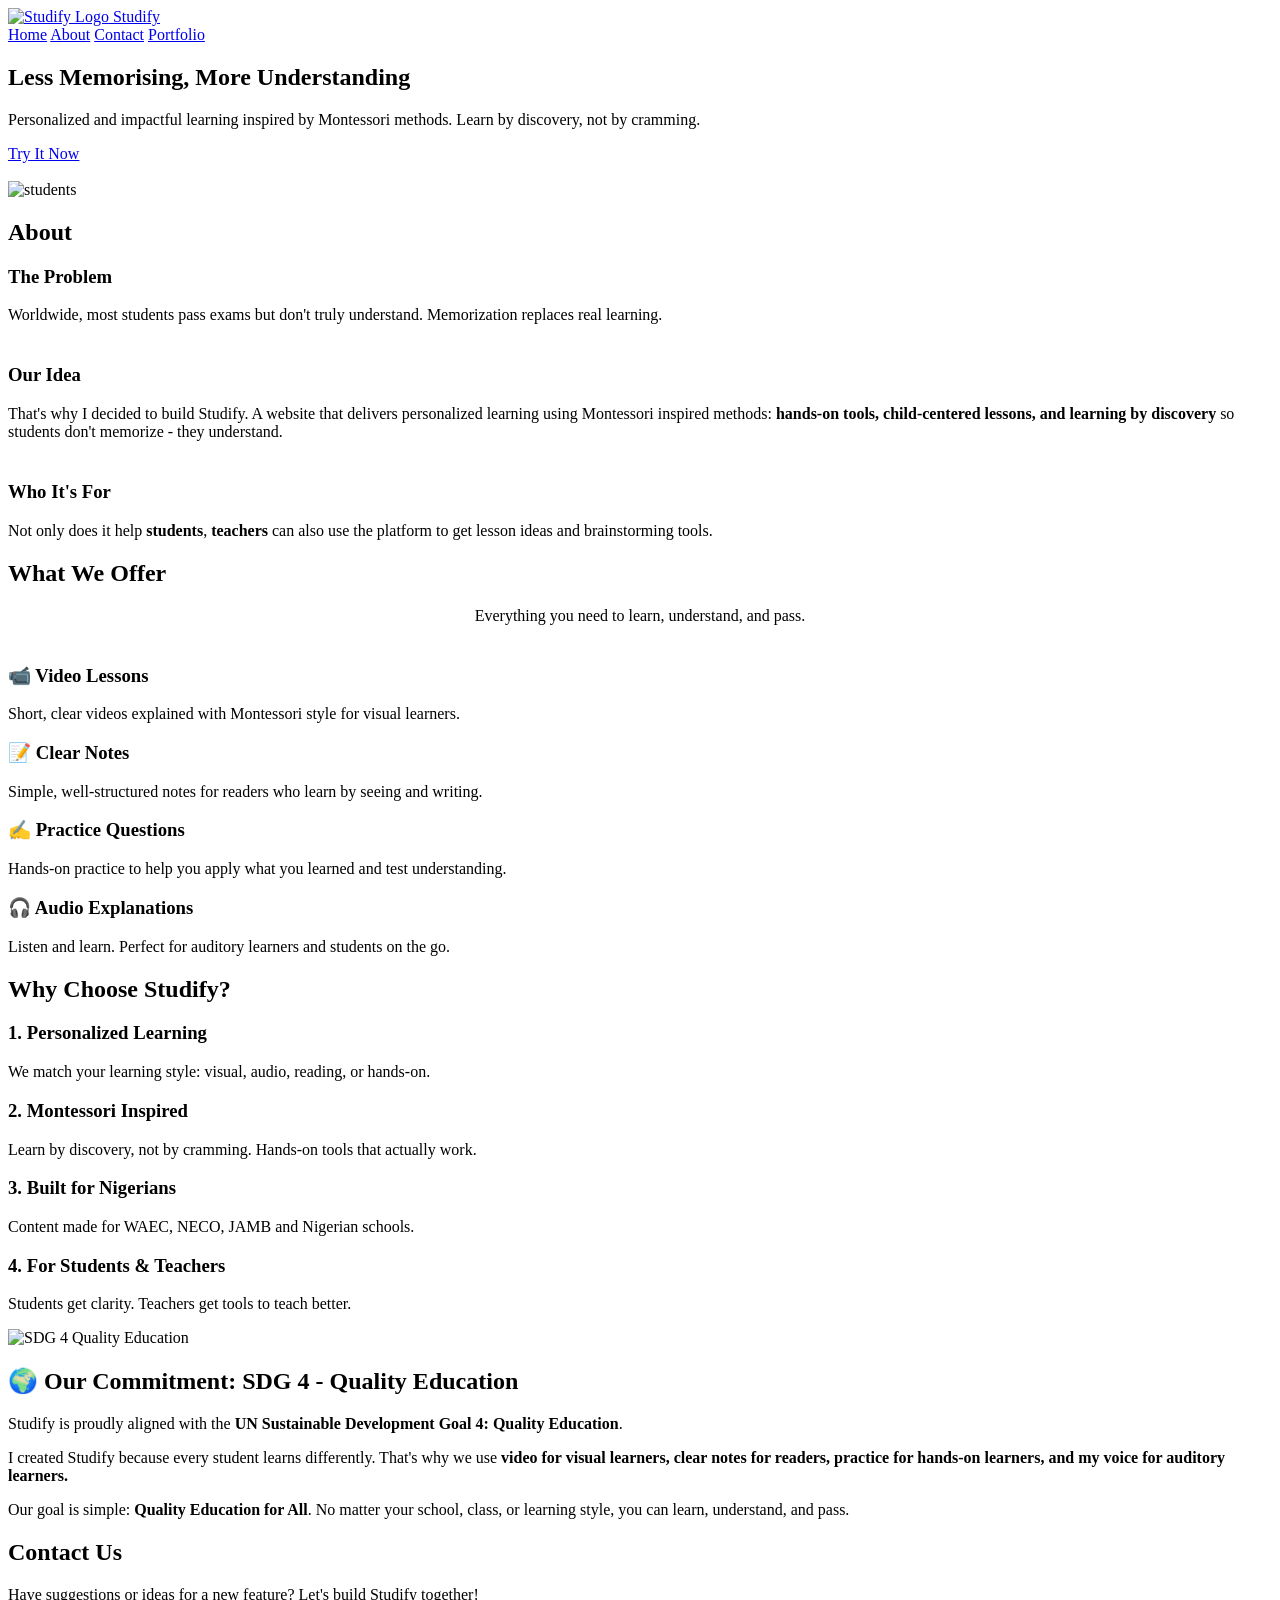
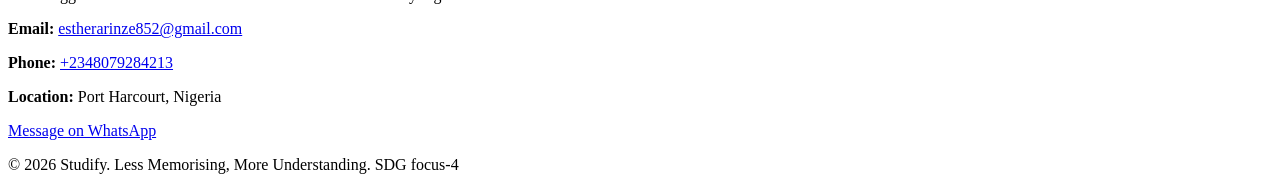
==== index.html @ f946dea1 "Update index.html" ====
<!DOCTYPE html>
<html lang="en">
<head>
  <meta charset="UTF-8">
  <meta name="viewport" content="width=device-width, initial-scale=1.0">
  <link rel="stylesheet" href="style.css">
  <title>Studify</title>
  <meta name="description" content="Studify delivers personalized and impactful learning using Montessori inspired methods">
  
</head>
<body>

  <!-- HEADER / NAV BAR -->
  <header class="site-header">
    <div class="container">
      <a href="#home" class="brand">
        <img src="Logo.png" alt="Studify Logo">
        Studify
      </a>
      <nav class="site-nav">
        <a href="#home">Home</a>
        <a href="#about">About</a>
        <a href="#contact">Contact</a>
        <a href="portfolio.html">Portfolio</a>
      </nav>
    </div>
  </header>

  <!-- SECTION 1: HOME / HERO - added id="home" -->
  <section id="home" class="hero">
    <div class="container">
      <h1>Less Memorising, More Understanding</h1>
      <p>Personalized and impactful learning inspired by Montessori methods. Learn by discovery, not by cramming.</p>
      <a href="#contact" class="btn">Try It Now</a>
    </div>
  </section>
<br>
    <img src="students.png"alt="students"class="header-img">
<br>
  <!-- SECTION 2: ABOUT - has id="about" -->
  <section id="about" class="section">
    <div class="container">
      <h2>About</h2>
      <h3>The Problem</h3>
      <p>Worldwide, most students pass exams but don't truly understand. Memorization replaces real learning.</p>
      
      <h3 style="margin-top: 40px;">Our Idea</h3>
      <p>That's why I decided to build Studify. A website that delivers personalized learning using Montessori inspired methods: 
      <b>hands-on tools, child-centered lessons, and learning by discovery</b> so students don't memorize - they understand.</p>
      
      <h3 style="margin-top: 40px;">Who It's For</h3>
      <p>Not only does it help <b>students</b>, <b>teachers</b> can also use the platform to get lesson ideas and brainstorming tools.</p>
    </div>
  </section>
  
  <!-- SECTION 3: WHAT WE OFFER -->
  <section id="offer" class="section alt">
    <div class="container">
      <h2>What We Offer</h2>
      <p style="text-align:center; margin-bottom:40px;">Everything you need to learn, understand, and pass.</p>
      
      <div class="offer-grid">
        <div class="offer-card">
          <h3>📹 Video Lessons</h3>
          <p>Short, clear videos explained with Montessori style for visual learners.</p>
        </div>
        <div class="offer-card">
          <h3>📝 Clear Notes</h3>
          <p>Simple, well-structured notes for readers who learn by seeing and writing.</p>
        </div>
        <div class="offer-card">
          <h3>✍️ Practice Questions</h3>
          <p>Hands-on practice to help you apply what you learned and test understanding.</p>
        </div>
        <div class="offer-card">
          <h3>🎧 Audio Explanations</h3>
          <p>Listen and learn. Perfect for auditory learners and students on the go.</p>
        </div>
      </div>
    </div>
  </section>
  
  <!-- SECTION 4: WHY CHOOSE US -->
  <section id="why" class="section">
    <div class="container">
      <h2>Why Choose Studify?</h2>
      
      <div class="why-grid">
        <div class="why-item">
          <h3>1. Personalized Learning</h3>
          <p>We match your learning style: visual, audio, reading, or hands-on.</p>
        </div>
        <div class="why-item">
          <h3>2. Montessori Inspired</h3>
          <p>Learn by discovery, not by cramming. Hands-on tools that actually work.</p>
        </div>
        <div class="why-item">
          <h3>3. Built for Nigerians</h3>
          <p>Content made for WAEC, NECO, JAMB and Nigerian schools.</p>
        </div>
        <div class="why-item">
          <h3>4. For Students & Teachers</h3>
          <p>Students get clarity. Teachers get tools to teach better.</p>
        </div>
      </div>
    </div>
  </section>
  
 <!-- SECTION 5: SDG -->
  <section id="sdg" class="section">
    <div class="container">
      <div class="sdg-box">
        <img src="https://sdgs.un.org/sites/default/files/goals/E_SDG_Icons-04.jpg" 
             alt="SDG 4 Quality Education" 
             class="sdg-logo">
        <h2>🌍 Our Commitment: SDG 4 - Quality Education</h2>
        <p>
          Studify is proudly aligned with the <b>UN Sustainable Development Goal 4: Quality Education</b>.
        </p>
        <p>
          I created Studify because every student learns differently. That's why we use 
          <b>video for visual learners, clear notes for readers, practice for hands-on learners, 
          and my voice for auditory learners.</b>
        </p>
        <p>
          Our goal is simple: <b>Quality Education for All</b>. No matter your school, class, 
          or learning style, you can learn, understand, and pass.
        </p>
      </div>
    </div>
  </section>
 
  <!-- SECTION 6: CONTACT - has id="contact" -->
  <section id="contact" class="section alt">
    <div class="container">
      <h2>Contact Us</h2>
      <p>Have suggestions or ideas for a new feature? Let's build Studify together!</p>
      
      <div class="contact-info">
        <p><b>Email:</b> <a href="mailto:estherarinze852@gmail.com">estherarinze852@gmail.com</a></p>
        <p><b>Phone:</b> <a href="tel:+2348079284213">+2348079284213</a></p>
        <p><b>Location:</b> Port Harcourt, Nigeria</p>
      </div>

      <a href="https://wa.me/2348079284213" class="btn">Message on WhatsApp</a>
    </div>
  </section>

  <!-- FOOTER -->
  <footer class="site-footer">
    <div class="container">
      <p>&copy; 2026 Studify. Less Memorising, More Understanding. SDG focus-4</p>
    </div>
  </footer>

</body>
    </html>
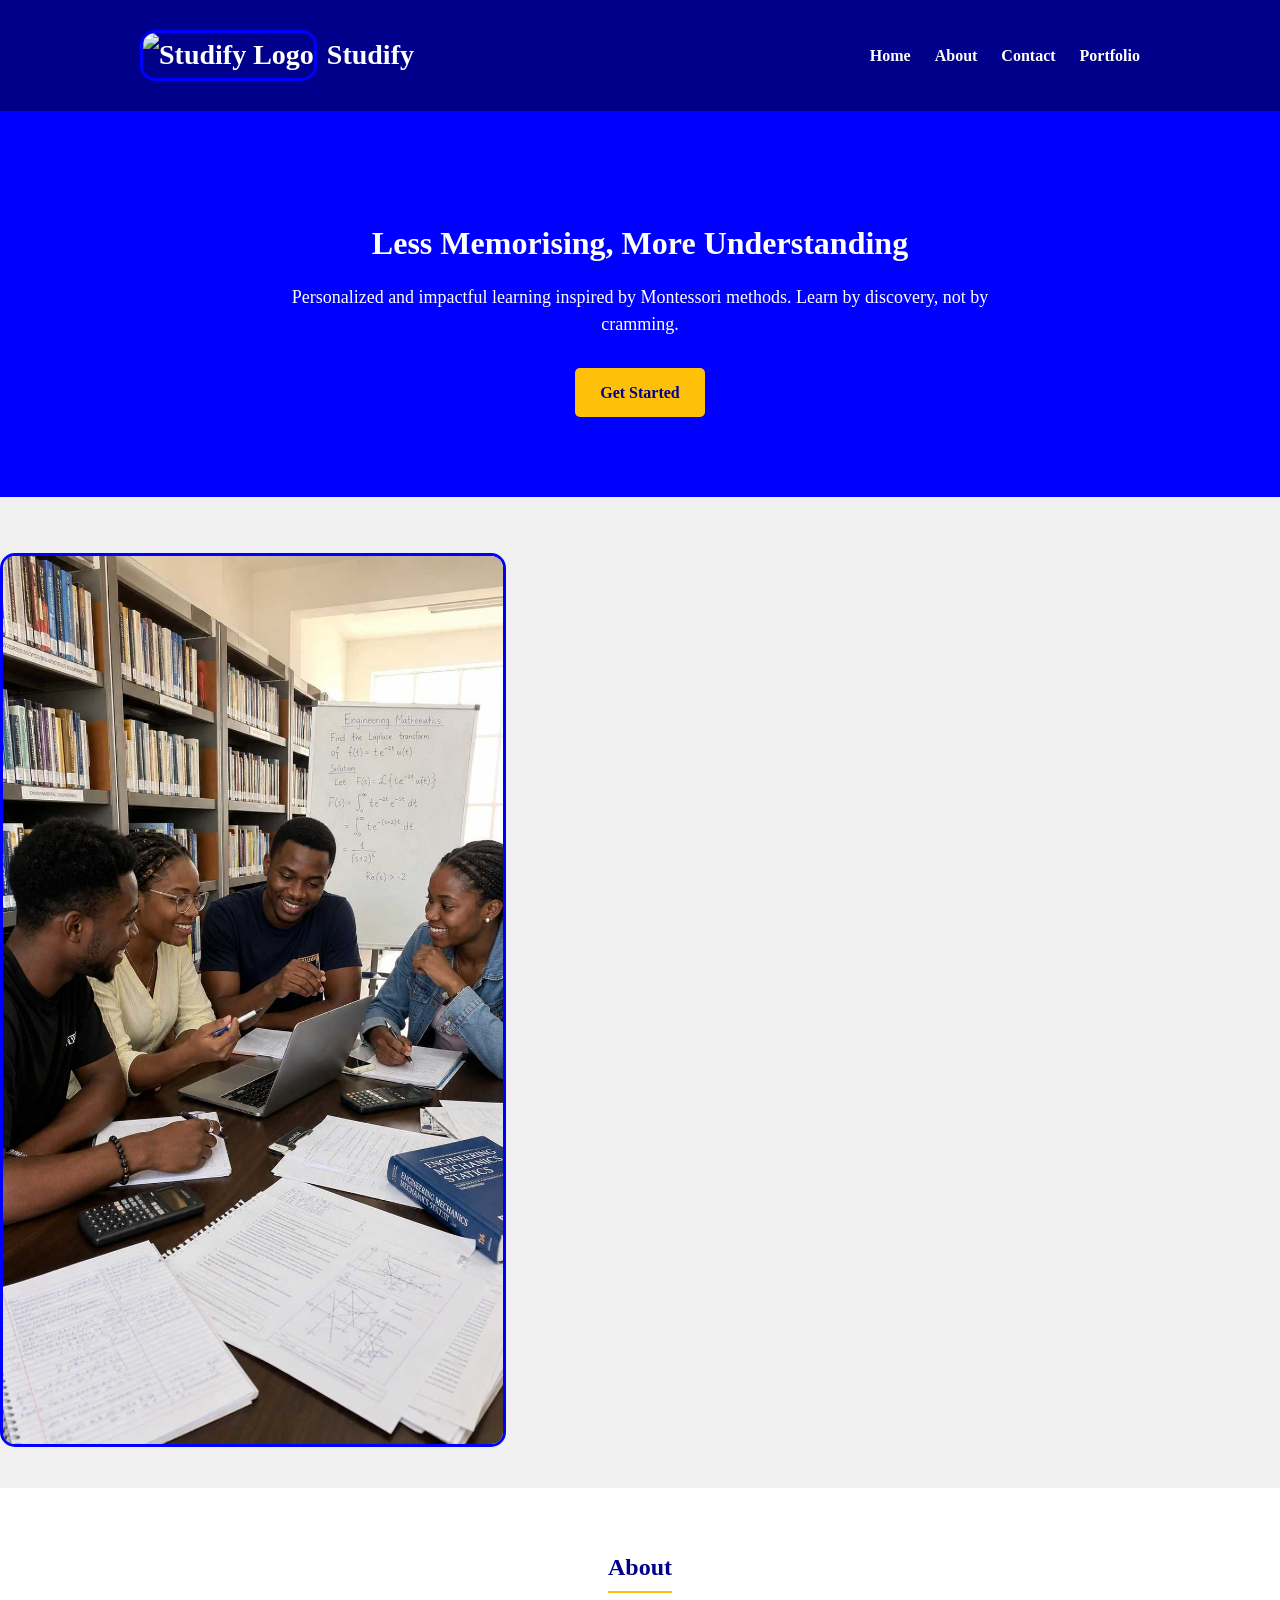
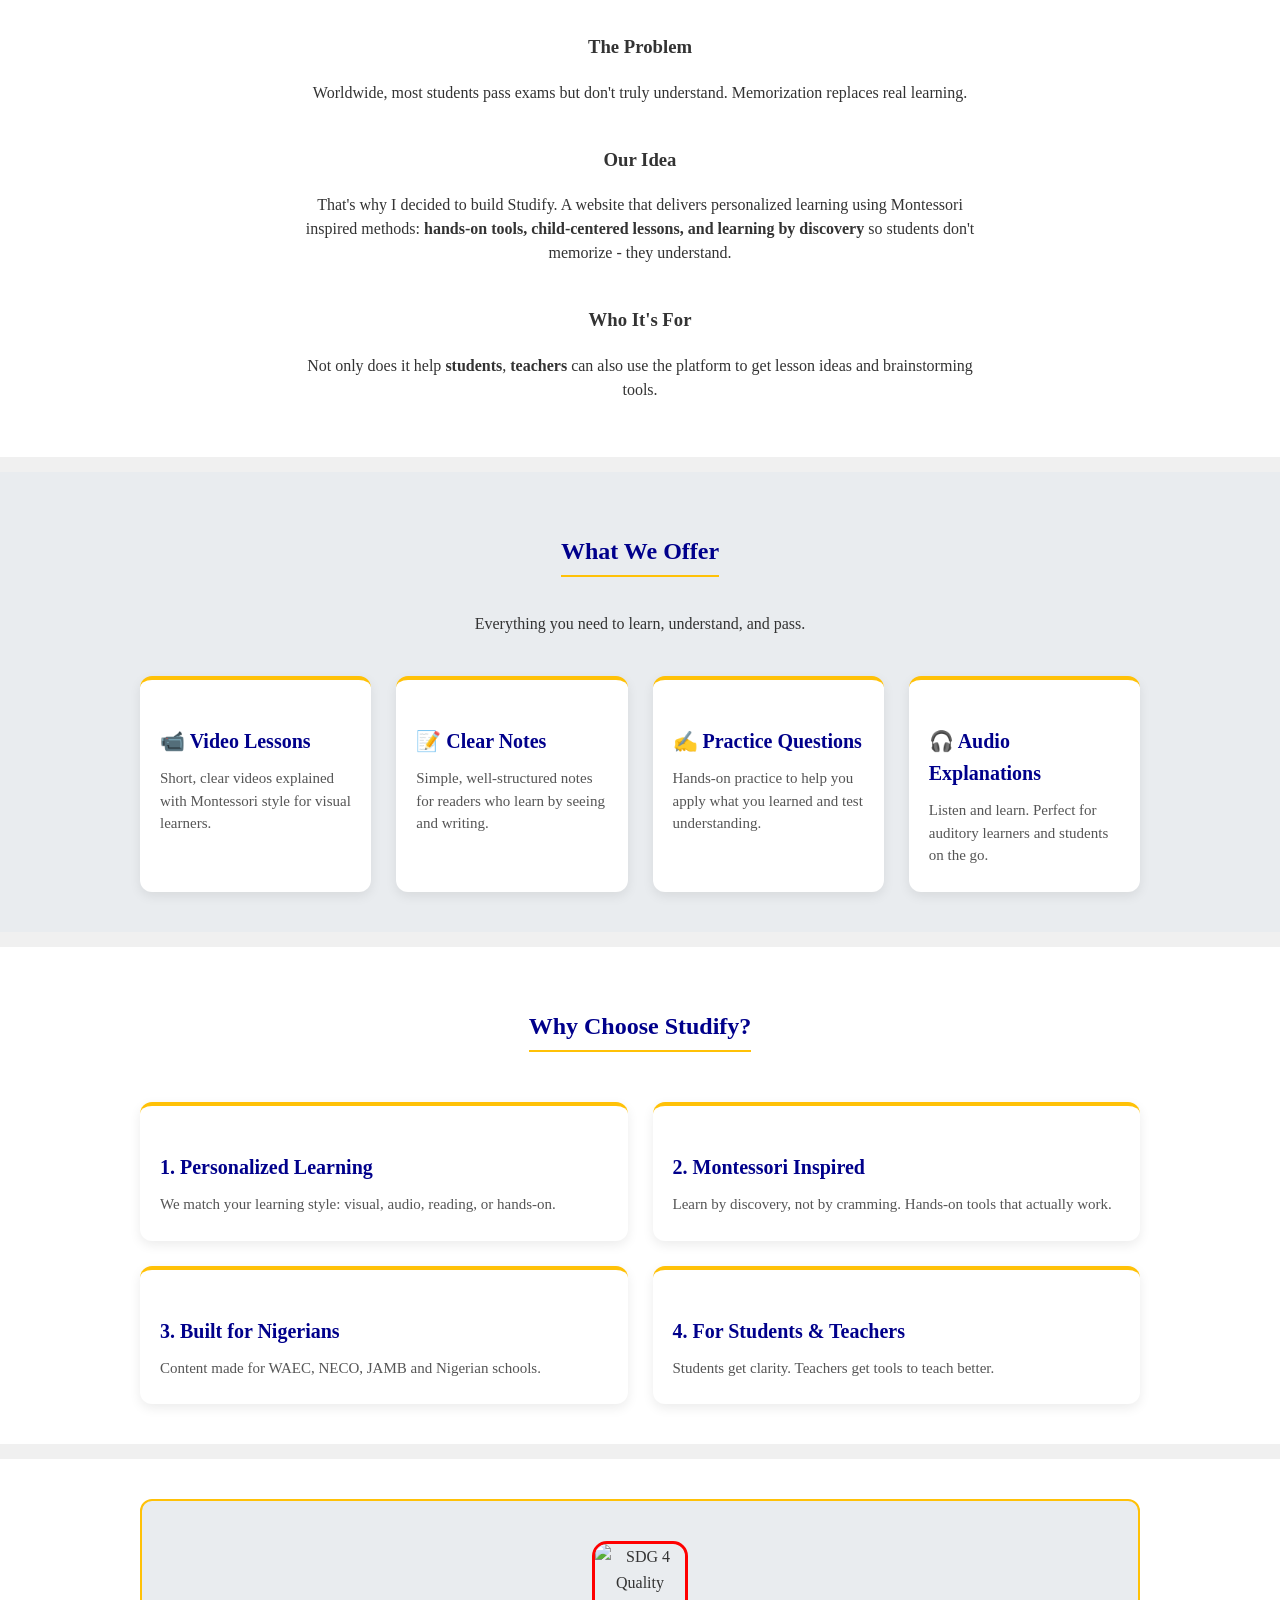
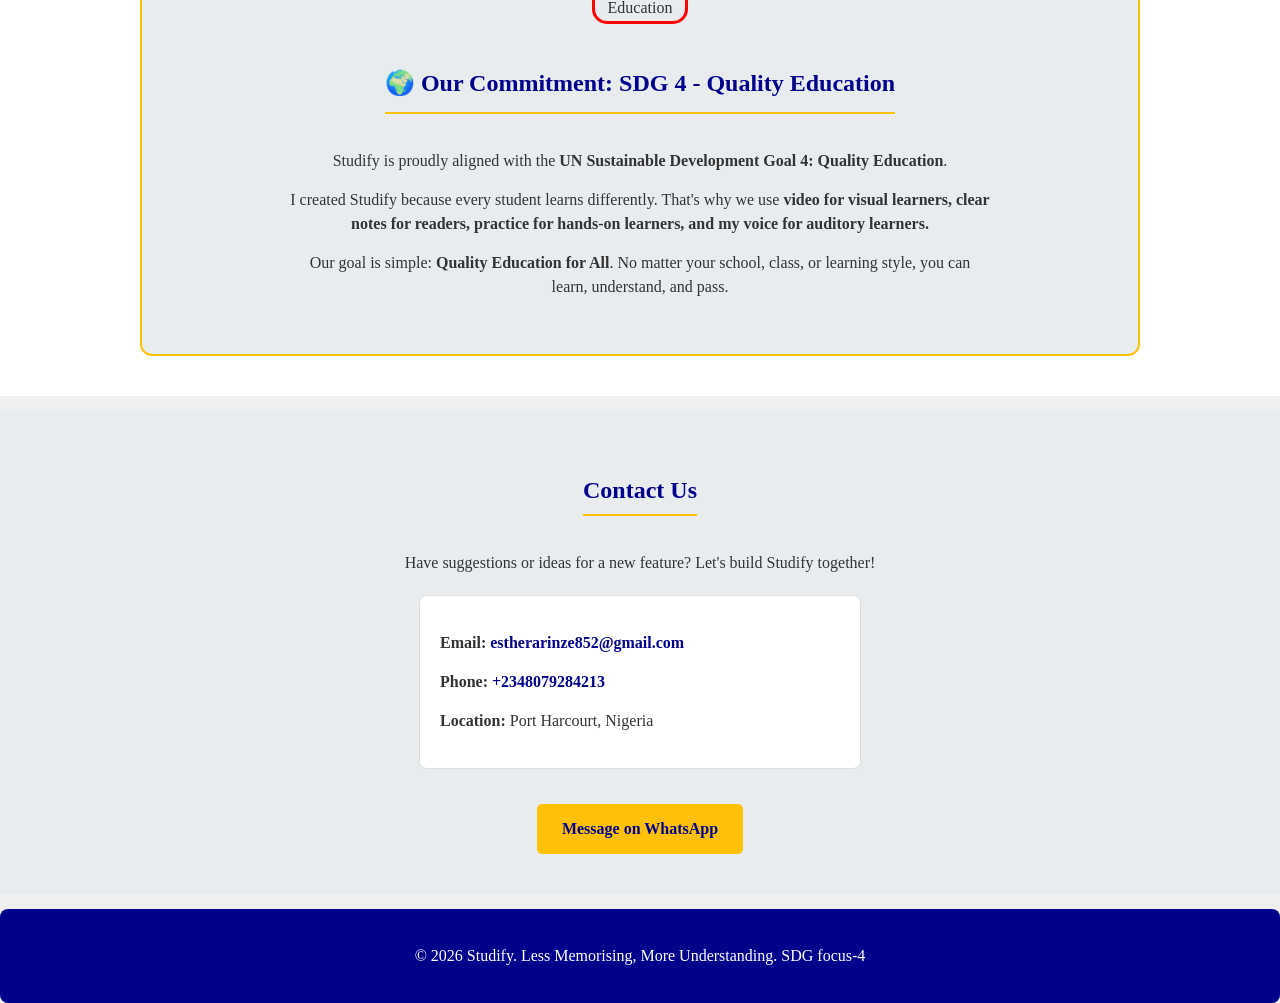
==== commit bae02720: "Update button text and fix image attributes" ====
--- a/index.html
+++ b/index.html
@@ -31,11 +31,11 @@
     <div class="container">
       <h1>Less Memorising, More Understanding</h1>
       <p>Personalized and impactful learning inspired by Montessori methods. Learn by discovery, not by cramming.</p>
-      <a href="#contact" class="btn">Try It Now</a>
+      <a href="#contact" class="btn">Get Started</a>
     </div>
   </section>
 <br>
-    <img src="students.png"alt="students"class="header-img">
+    <img src="students.png" alt="students"class="header-img">
 <br>
   <!-- SECTION 2: ABOUT - has id="about" -->
   <section id="about" class="section">
--- a/style.css
+++ b/style.css
@@ -0,0 +1,280 @@
+/* THIS IS MY CSS FILE - UPDATED FOR STUDIFY */
+
+/* GENERAL */
+body {
+    font-family: 'Segoe UI', 'Times New Roman', Sans-Serif;
+    background-color: #f0f0f0; /* light gray background */
+    margin: 0;
+    padding: 0;
+    line-height: 1.6;
+    color: #333;
+}
+
+.container {
+    width: 90%;
+    max-width: 1000px;
+    margin: 0 auto;
+    padding: 0 15px;
+}
+
+/* HEADER / NAV BAR WITH LOGO */
+.site-header {
+    background-color: darkblue; /* matched your h2 color */
+    padding: 15px 0;
+    position: sticky;
+    top: 0;
+    z-index: 1000;
+}
+
+.site-header .container {
+    display: flex;
+    justify-content: space-between;
+    align-items: center;
+}
+
+.brand {
+    display: flex;
+    align-items: center;
+    gap: 10px;
+    font-size: 28px; /* matched your h1 size */
+    font-weight: bold;
+    color: white;
+    text-decoration: none;
+}
+
+.brand img {
+    height: 45px; /* size of graduation cap logo */
+    width: auto;
+}
+
+.brand:hover {
+    color: #ffc107; /* yellow hover like your h2 border */
+}
+
+.site-nav a {
+    color: white;
+    text-decoration: none;
+    margin-left: 20px;
+    font-size: 16px;
+    font-weight: 600;
+}
+
+.site-nav a:hover {
+    color: #ffc107; /* yellow hover */
+}
+
+/* MAKE ALL SECTIONS LOOK LIKE BOXES */
+section {
+    background-color: white;
+    padding: 40px 20px;
+    margin-bottom: 15px;
+}
+
+.section {
+    text-align: center;
+}
+
+.section.alt {
+    background-color: #e9ecef; /* light gray for contact section */
+}
+
+/* MAIN HEADING */
+h1 {
+    color: white;
+    text-align: center;
+    font-size: 28px;
+}
+
+/* OTHER HEADINGS */
+h2 {
+    color: darkblue;
+    border-bottom: 2px solid #ffc107; /* yellow line under it */
+    padding-bottom: 5px;
+    display: inline-block;
+    margin-bottom: 20px;
+}
+
+/* PARAGRAPH TEXT */
+p {
+    font-size: 16px;
+    line-height: 1.5;
+    max-width: 700px;
+    margin: 15px auto;
+}
+
+/* HERO SECTION SPECIAL COLOR */
+.hero {
+    background-color: blue;
+    color: white;
+    padding: 80px 20px;
+    text-align: center;
+}
+
+.hero h1 {
+    font-size: 32px;
+    margin-bottom: 15px;
+}
+
+.hero p {
+    color: white;
+    font-size: 18px;
+}
+
+/* BUTTON */
+.btn {
+    display: inline-block;
+    background-color: #ffc107; /* yellow button */
+    color: darkblue;
+    padding: 12px 25px;
+    border-radius: 5px;
+    text-decoration: none;
+    font-weight: bold;
+    margin-top: 15px;
+}
+
+.btn:hover {
+    background-color: #ffda6a;
+}
+
+/* CONTACT INFO BOX */
+.contact-info {
+    background: white;
+    padding: 20px;
+    border-radius: 8px;
+    margin: 20px auto;
+    text-align: left;
+    max-width: 400px;
+    border: 1px solid #ddd;
+}
+
+.contact-info a {
+    color: darkblue;
+    text-decoration: none;
+    font-weight: 600;
+}
+
+.contact-info a:hover {
+    text-decoration: underline;
+    color: #ffc107;
+}
+
+/* FOOTER */
+.site-footer {
+    background-color: darkblue;
+    color: white;
+    text-align: center;
+    padding: 20px 0;
+    margin-top: 15px;
+    border-radius: 8px;
+}
+
+/* MAKE LIST NUMBERS LOOK NICE */
+ol {
+    margin-left: 20px;
+    text-align: left;
+    display: inline-block;
+}
+
+/* MOBILE */
+@media (max-width: 768px) {
+    .site-header .container {
+        flex-direction: column;
+        gap: 10px;
+    }
+    .brand img {
+        height: 40px;
+    }
+}
+
+/* SDG SECTION */
+.sdg-box {
+  padding: 40px 30px;
+  background: #e9ecef; 
+  border: 2px solid #ffc107; 
+  border-radius: 12px;
+  text-align: center; /* centers all text */
+}
+
+.sdg-box h2 {
+  color: darkblue;
+  border-bottom: 2px solid #ffc107;
+  padding-bottom: 10px;
+  display: inline-block;
+  margin-bottom: 20px;
+}
+
+.sdg-logo {
+  width: 90px; 
+  max-width: 100%; /* so it never overflows on small screens */
+  height: auto;
+  display: block;
+  margin: 0 auto 20px auto; /* centers the logo */
+  border: 3px solid red;
+}
+
+/* WHAT WE OFFER + WHY CHOOSE US CARDS */
+.offer-grid, .why-grid {
+  display: grid;
+  gap: 25px;
+  margin-top: 30px;
+  text-align: left;
+}
+
+/* Mobile: 1 card per row */
+.offer-grid, .why-grid {
+  grid-template-columns: 1fr;
+}
+
+/* Tablet/Desktop: 2 or 4 cards per row */
+@media (min-width: 768px) {
+  .why-grid {
+    grid-template-columns: repeat(2, 1fr); /* 2 cards */
+  }
+}
+@media (min-width: 1024px) {
+  .offer-grid {
+    grid-template-columns: repeat(4, 1fr); /* 4 cards for What We Offer */
+  }
+}
+
+.offer-card, .why-item {
+  background: white;
+  padding: 25px 20px;
+  border-radius: 12px;
+  border-top: 4px solid #ffc107; /* yellow top border to match your brand */
+  box-shadow: 0 4px 12px rgba(0,0,0,0.08);
+  transition: transform 0.2s ease;
+}
+
+.offer-card:hover, .why-item:hover {
+  transform: translateY(-5px); /* little lift effect */
+}
+
+.offer-card h3, .why-item h3 {
+  color: darkblue;
+  margin-bottom: 10px;
+  font-size: 20px;
+}
+
+.offer-card p, .why-item p {
+  color: #555;
+  font-size: 15px;
+  margin: 0;
+}
+
+img {
+  width: 95%;
+  max-width: 400px; 
+  display: block;
+  border-radius: 15px;
+  border: 3px solid blue;
+  margin: 15px auto;
+}
+
+@media (min-width: 768px) {
+  img {
+    max-width: 500px;
+    margin: 15px 0;
+    margin-left: 0;
+  }
+    }
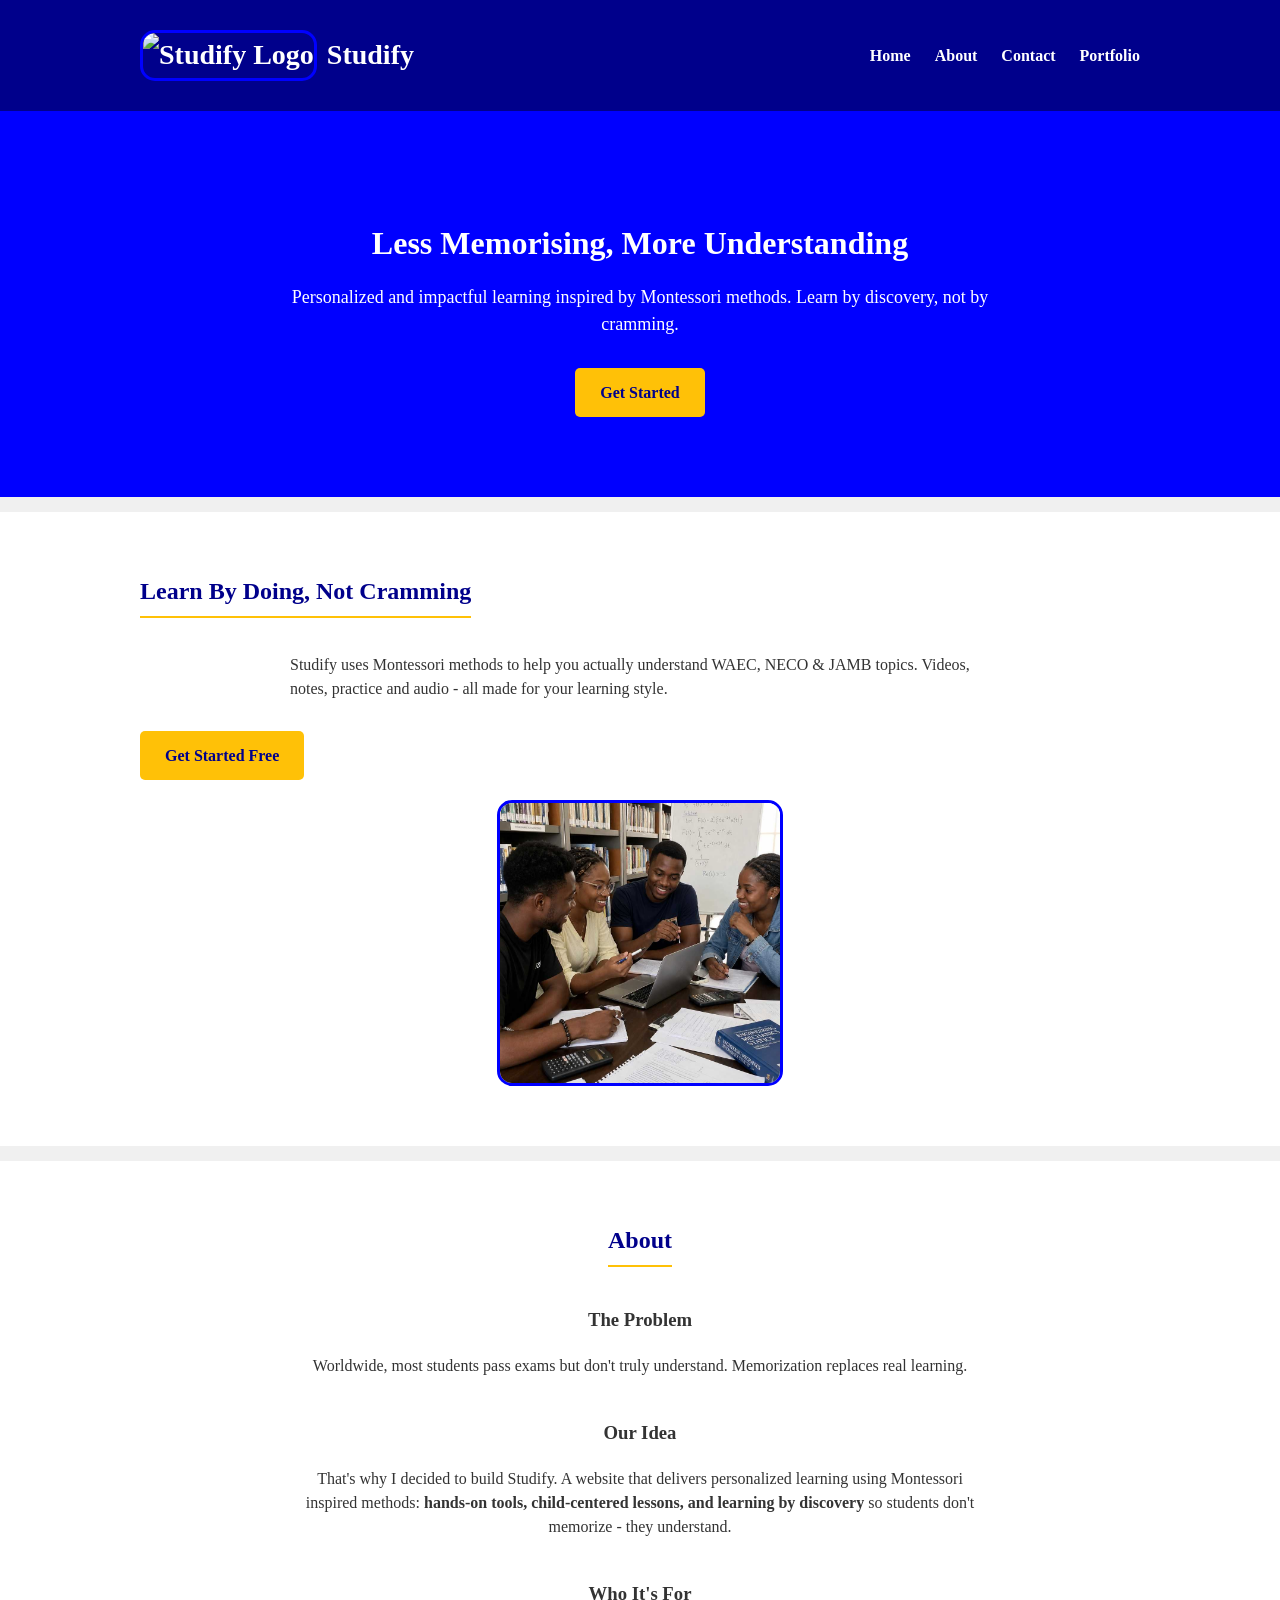
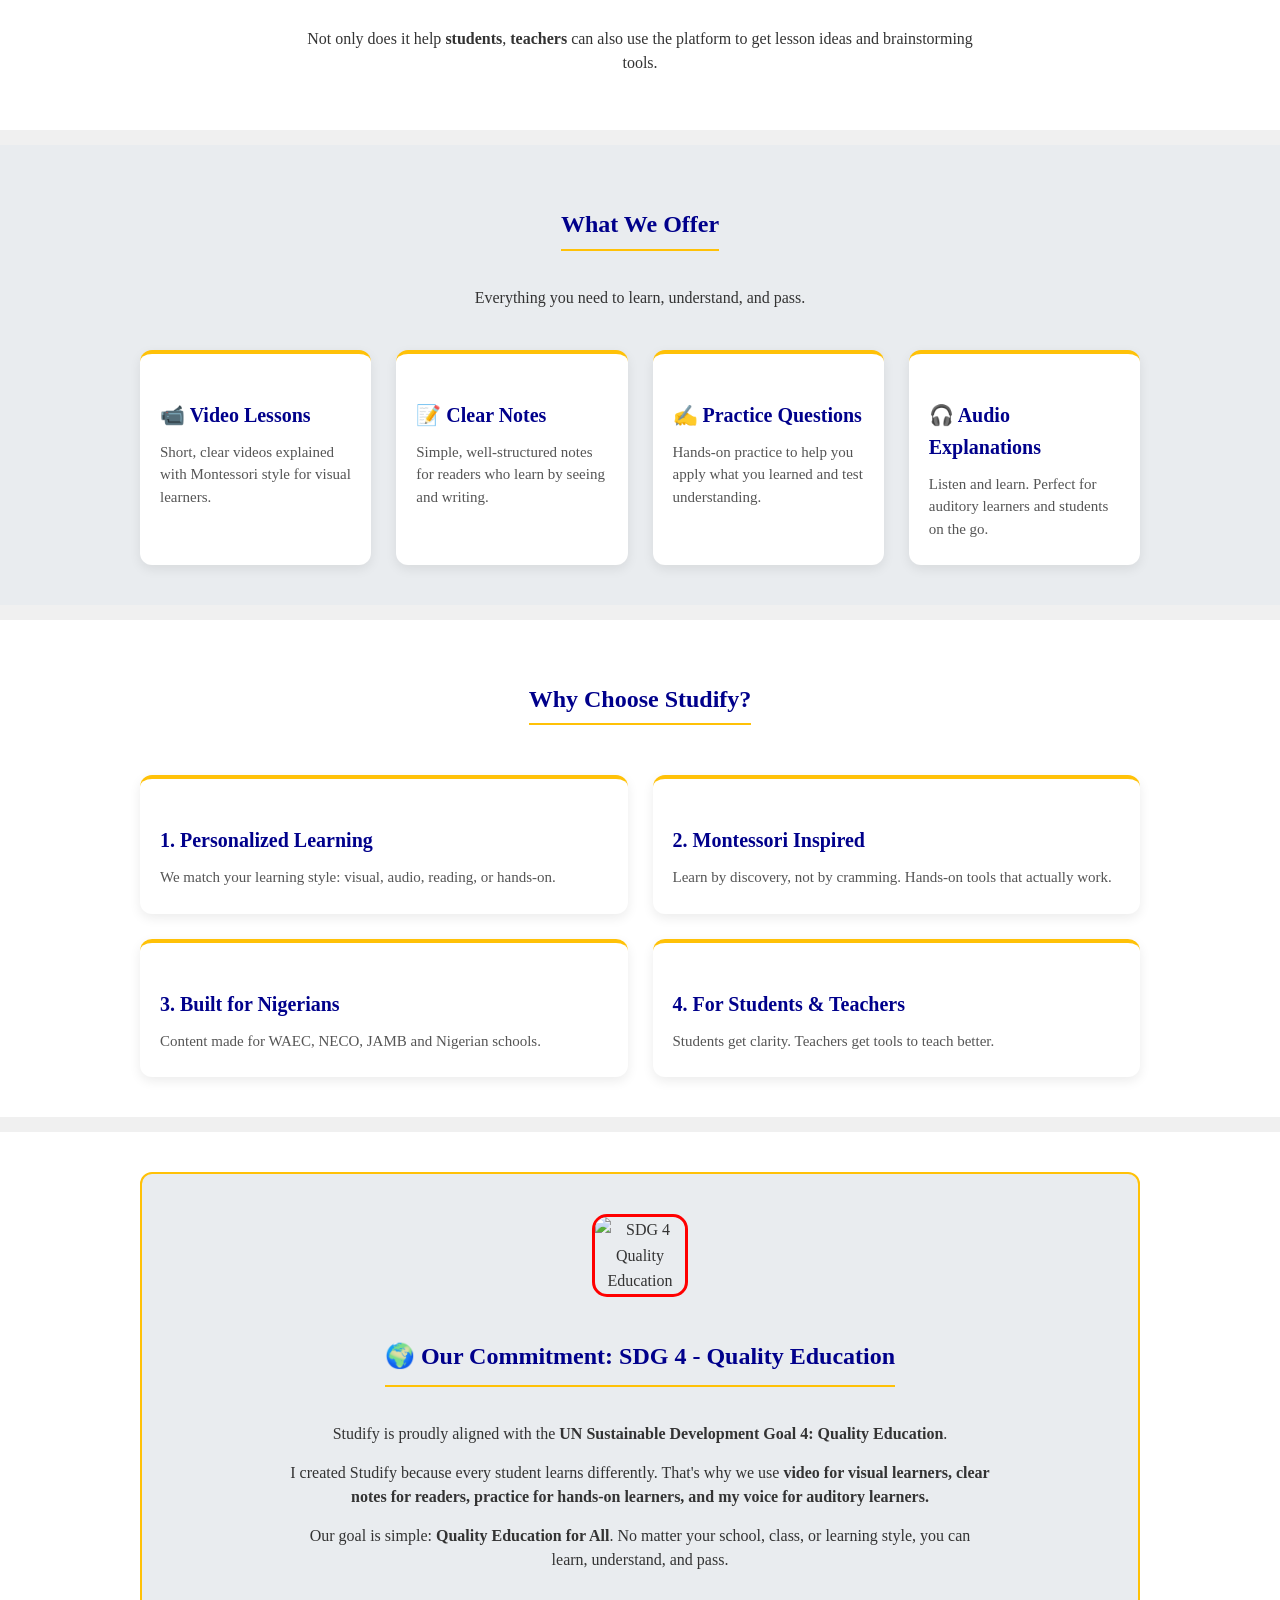
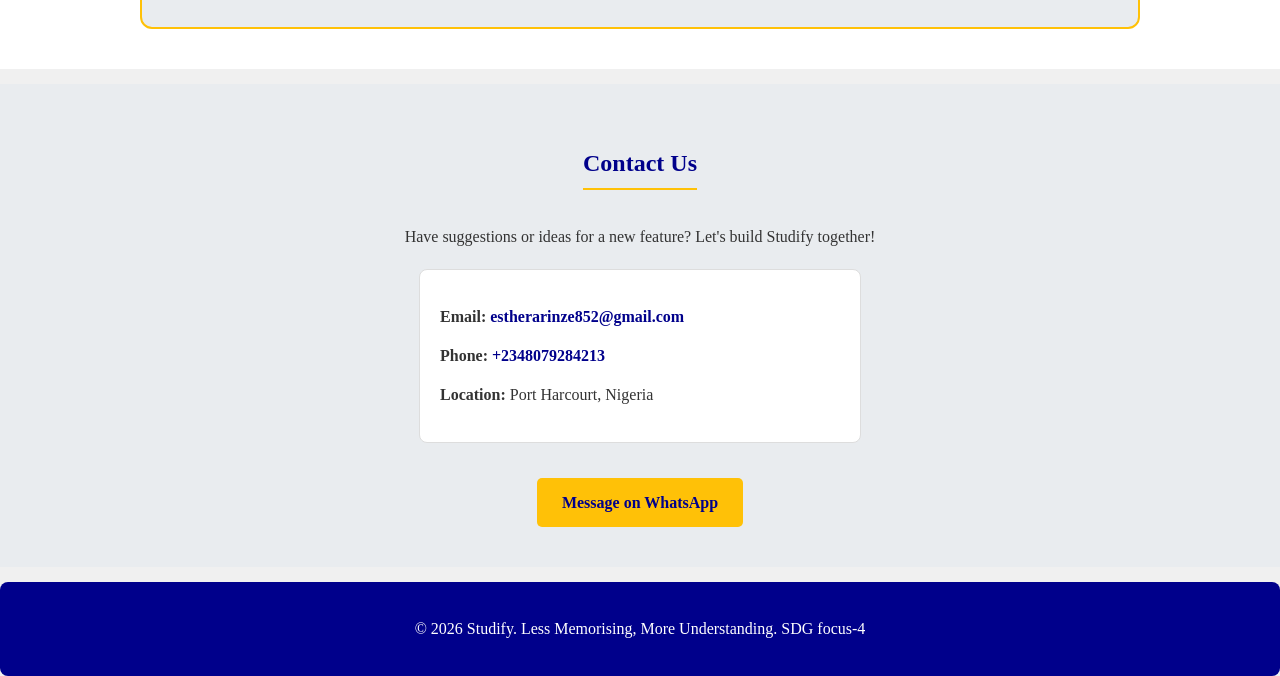
==== commit 7ba1c036: "Add hero section with Montessori learning focus Added a new hero section with updated content and im" ====
--- a/index.html
+++ b/index.html
@@ -34,9 +34,18 @@
       <a href="#contact" class="btn">Get Started</a>
     </div>
   </section>
-<br>
-    <img src="students.png" alt="students"class="header-img">
-<br>
+<section class="hero-split">
+  <div class="container hero-split-content">
+    <div class="hero-text">
+      <h2>Learn By Doing, Not Cramming</h2>
+      <p>Studify uses Montessori methods to help you actually understand WAEC, NECO & JAMB topics. Videos, notes, practice and audio - all made for your learning style.</p>
+      <a href="#contact" class="btn">Get Started Free</a>
+    </div>
+    <div class="hero-image">
+      <img src="students.png" alt="students learning together" class="header-img">
+    </div>
+  </div>
+  </section>
   <!-- SECTION 2: ABOUT - has id="about" -->
   <section id="about" class="section">
     <div class="container">
--- a/style.css
+++ b/style.css
@@ -261,10 +261,11 @@
   font-size: 15px;
   margin: 0;
 }
-
+    
 img {
-  width: 95%;
-  max-width: 400px; 
+  width: 300px;      /* changed */
+  height: 300px;     /* added - same as width = square */
+  object-fit: cover; /* added - crops photo nicely */
   display: block;
   border-radius: 15px;
   border: 3px solid blue;
@@ -273,8 +274,16 @@
 
 @media (min-width: 768px) {
   img {
-    max-width: 500px;
+    width: 400px;    /* changed */
+    height: 400px;   /* added */
     margin: 15px 0;
     margin-left: 0;
   }
-    }
+}
+.header-img {
+  width: 280px;
+  height: 280px;
+  object-fit: cover;
+  margin: 20px auto;
+  display: block;
+}
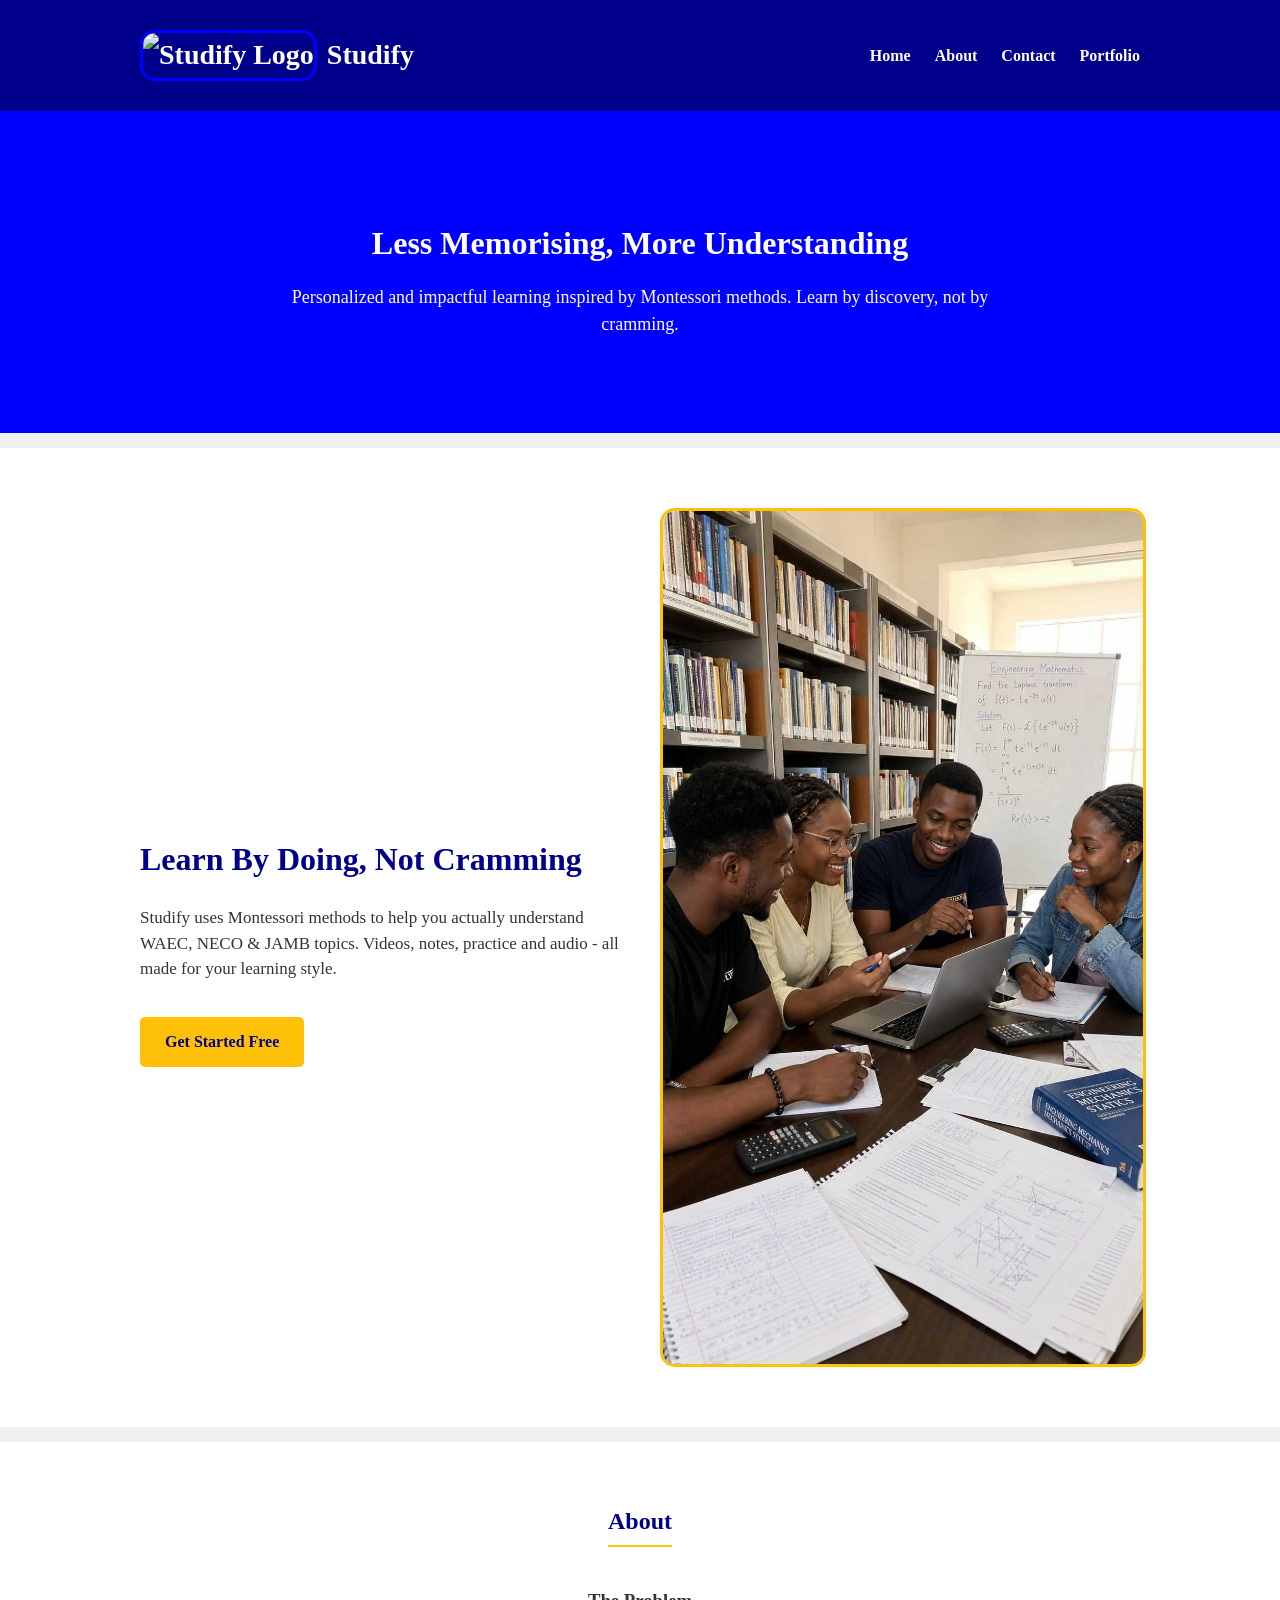
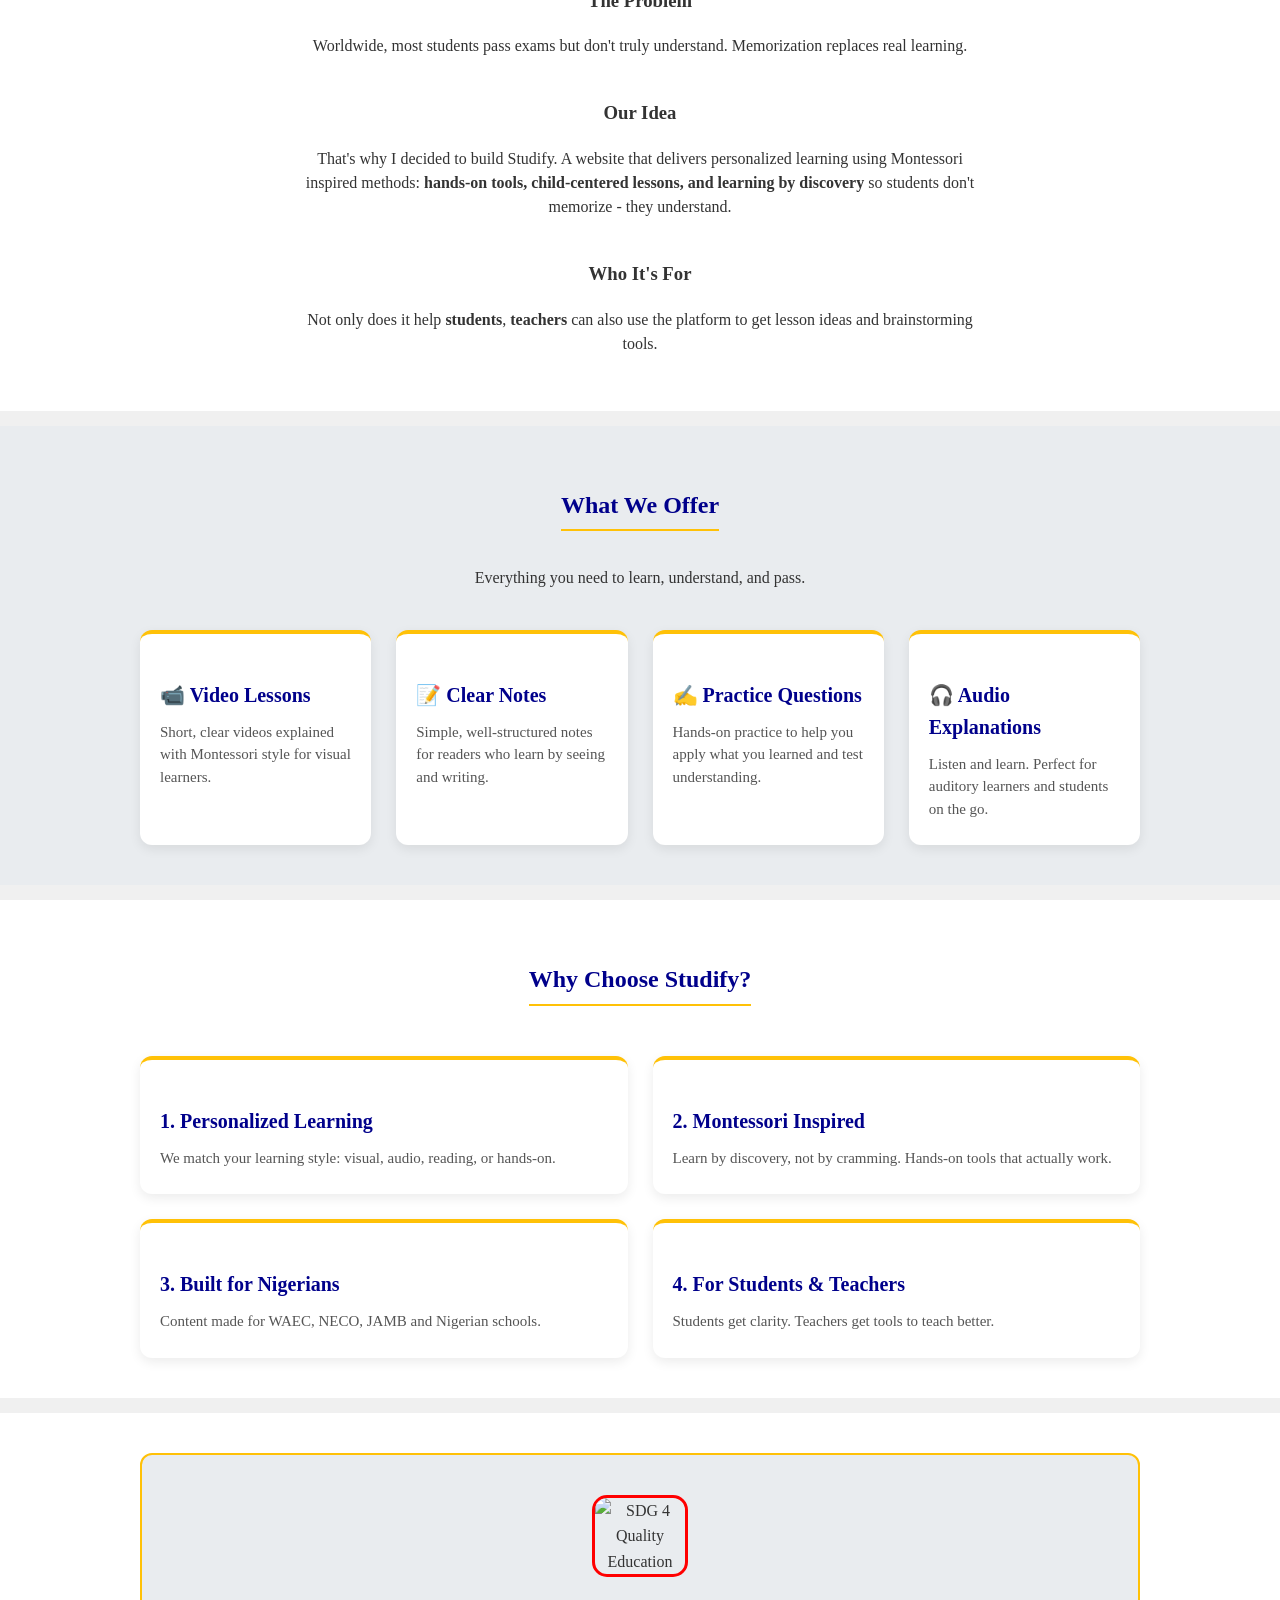
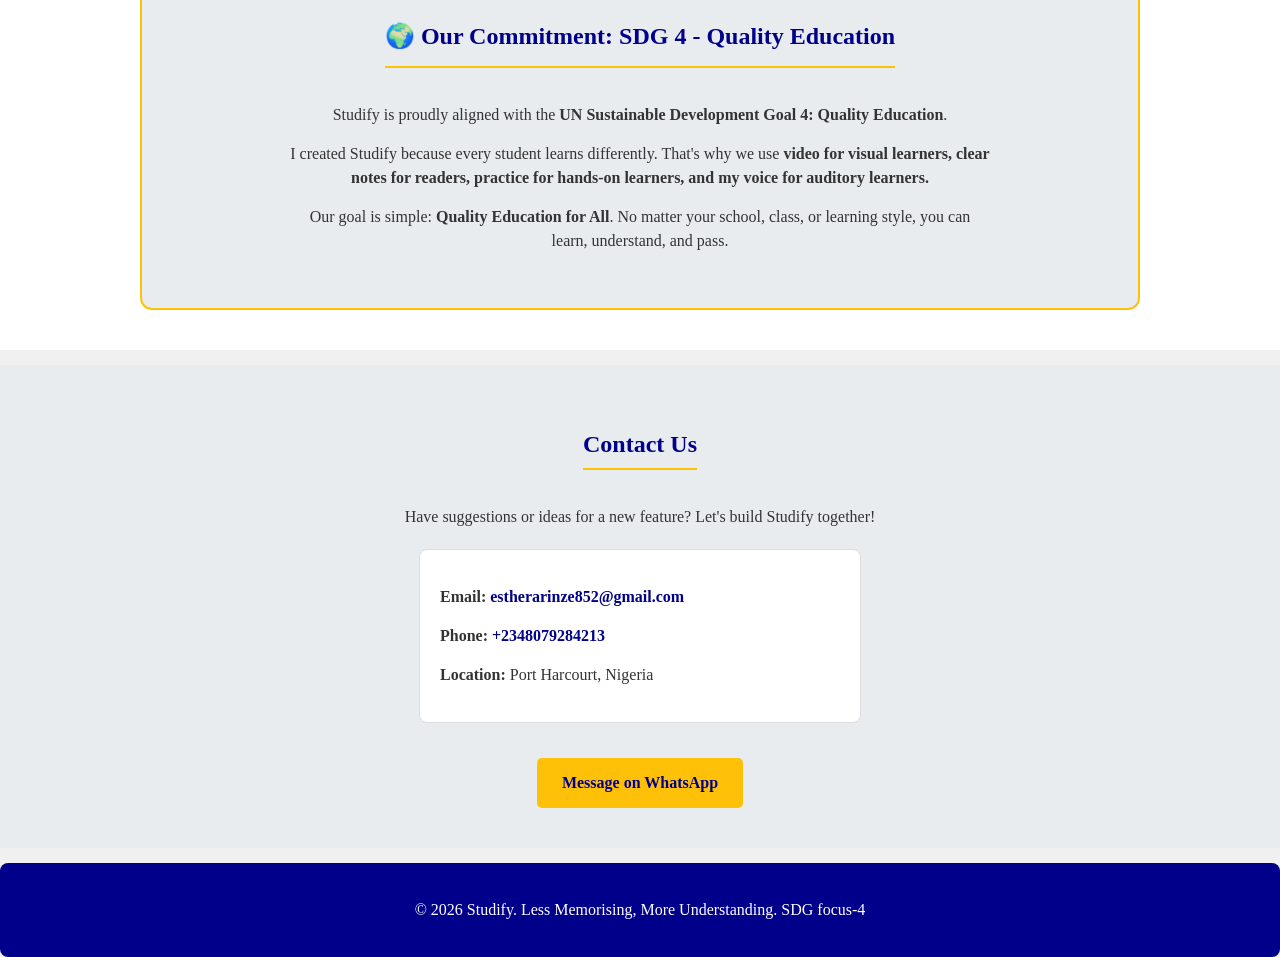
==== commit 561792b5: "Remove 'Get Started' button from index.html Removed 'Get Started' button from the home section." ====
--- a/index.html
+++ b/index.html
@@ -31,7 +31,6 @@
     <div class="container">
       <h1>Less Memorising, More Understanding</h1>
       <p>Personalized and impactful learning inspired by Montessori methods. Learn by discovery, not by cramming.</p>
-      <a href="#contact" class="btn">Get Started</a>
     </div>
   </section>
 <section class="hero-split">
--- a/style.css
+++ b/style.css
@@ -287,3 +287,60 @@
   margin: 20px auto;
   display: block;
 }
+/* NEW: OVERRIDE FOR HEADER-IMG ONLY - MAKES IT NOT SQUARE */
+.hero-split .header-img {
+  width: 100% !important;      /* overrides the 300px */
+  height: auto !important;     /* overrides the 300px */
+  max-width: 500px;
+  border-radius: 15px;
+  border: 3px solid #ffc107;
+  margin: 0;
+  display: block;
+}
+
+/* NEW: FLEX CONTAINER FOR TEXT BESIDE IMAGE */
+.hero-split {
+  background: white;
+  padding: 60px 20px;
+}
+
+.hero-split-content {
+  display: flex;
+  align-items: center;
+  gap: 40px;
+}
+
+.hero-text {
+  flex: 1;
+  text-align: left;
+}
+
+.hero-text h2 {
+  color: darkblue;
+  font-size: 2rem;
+  border: none; /* removes yellow line */
+  margin-bottom: 15px;
+  text-align: left;
+}
+
+.hero-text p {
+  color: #333;
+  font-size: 17px;
+  text-align: left;
+  margin: 0 0 20px 0;
+  max-width: 100%;
+}
+
+.hero-image {
+  flex: 1;
+}
+
+/* MOBILE */
+@media (max-width: 768px) {
+  .hero-split-content {
+    flex-direction: column;
+  }
+  .hero-text, .hero-text h2, .hero-text p {
+    text-align: center;
+  }
+}
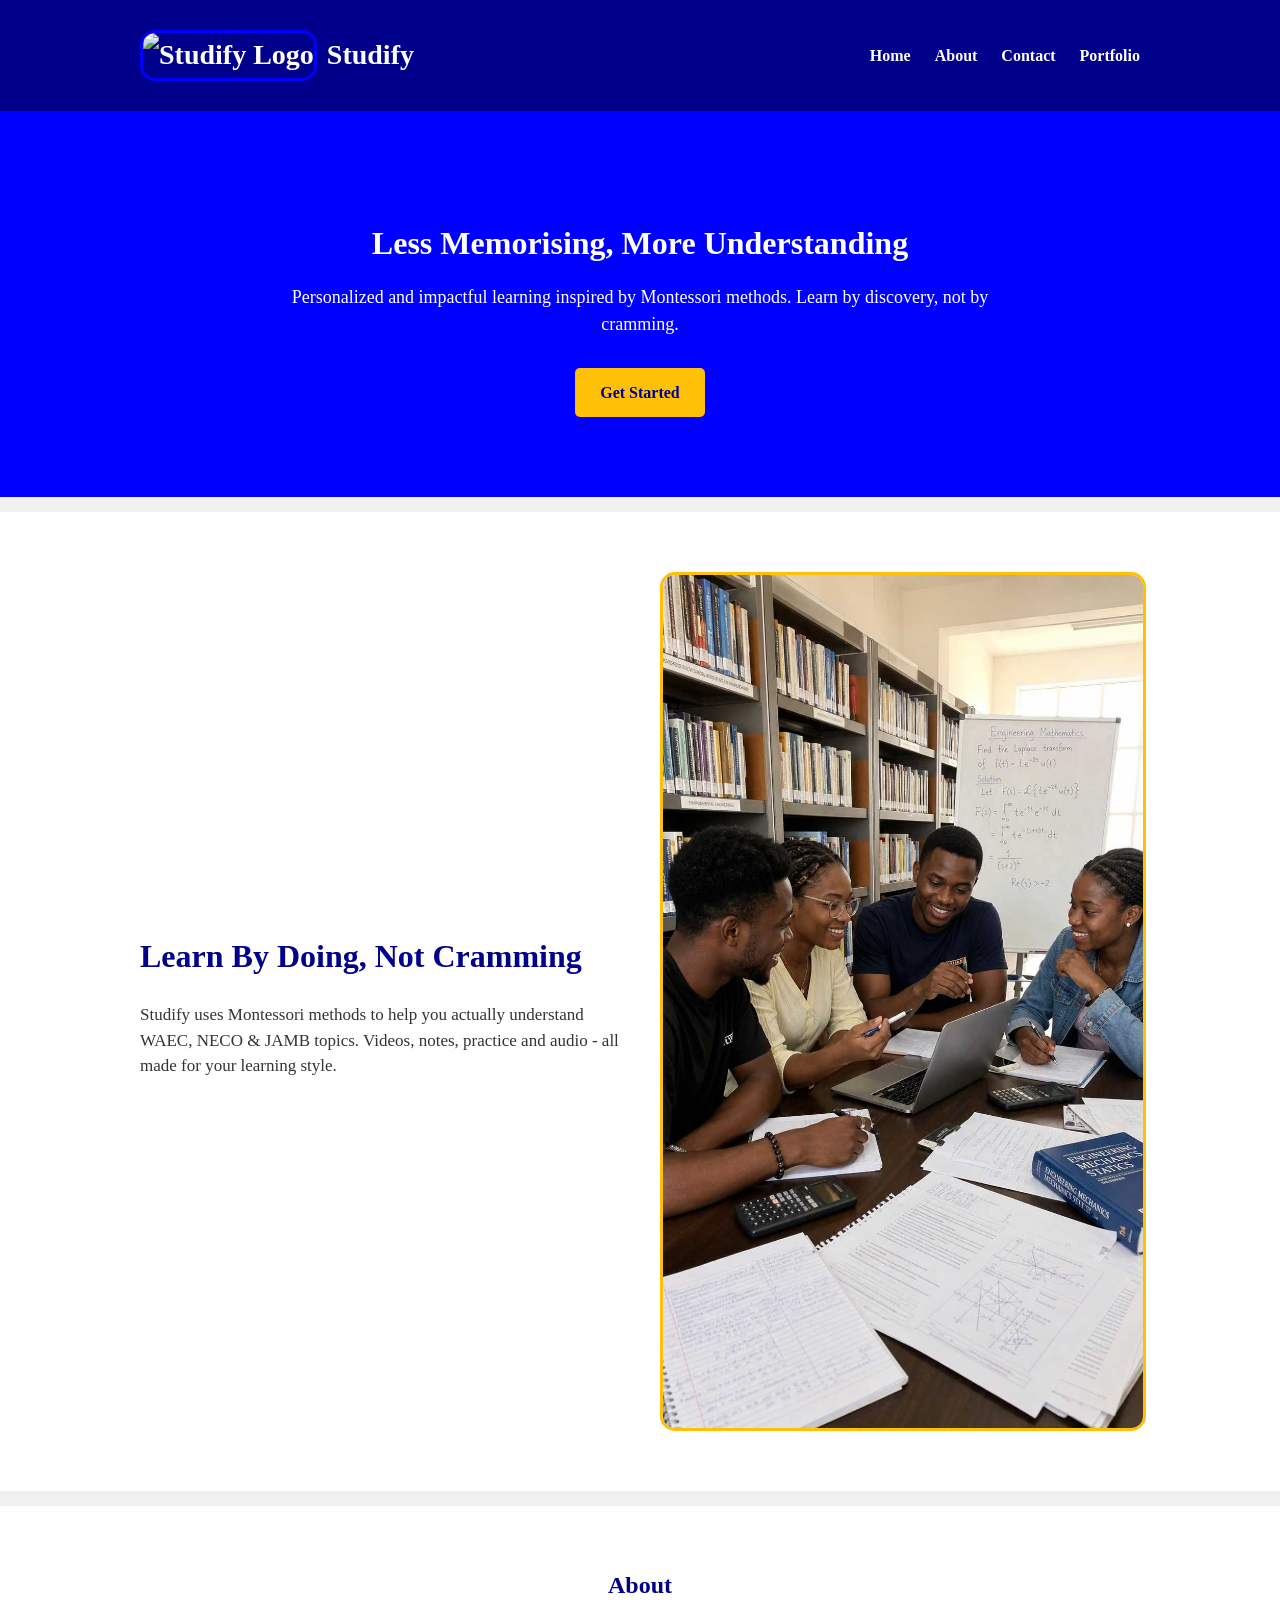
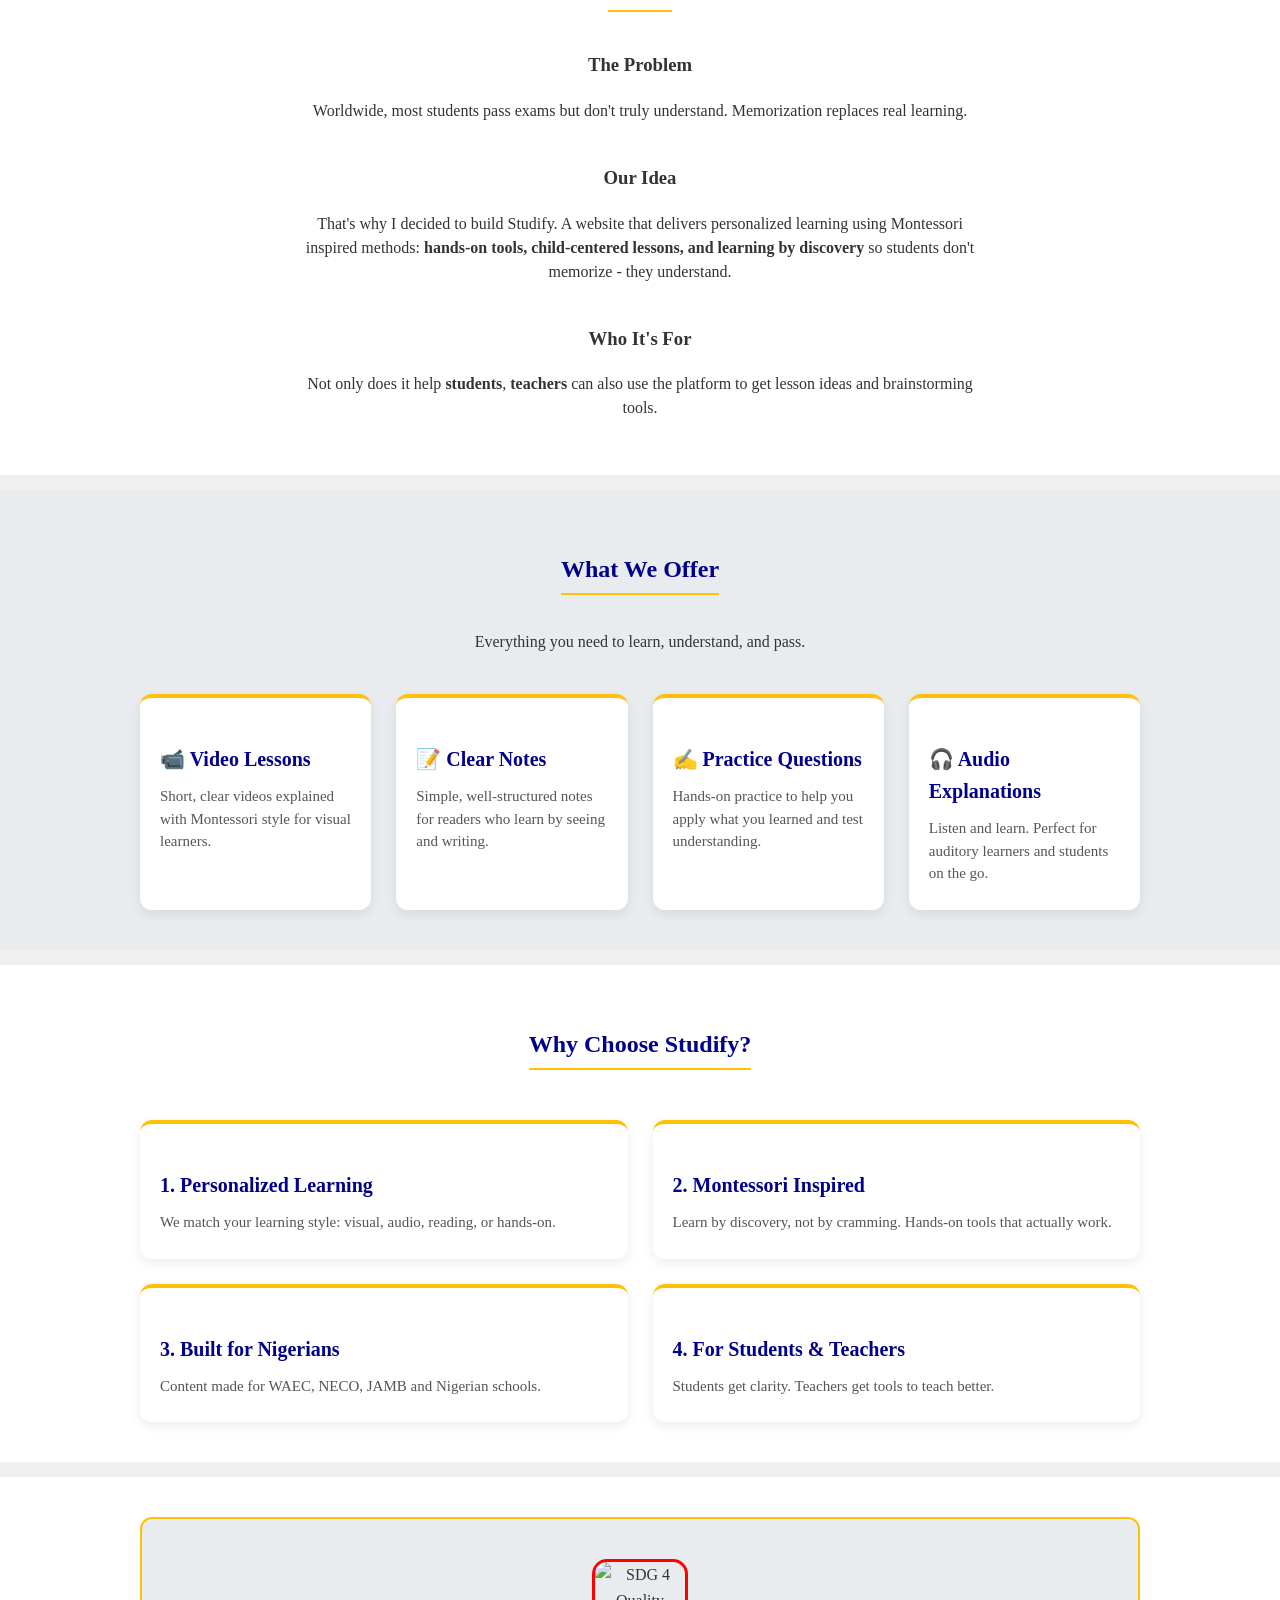
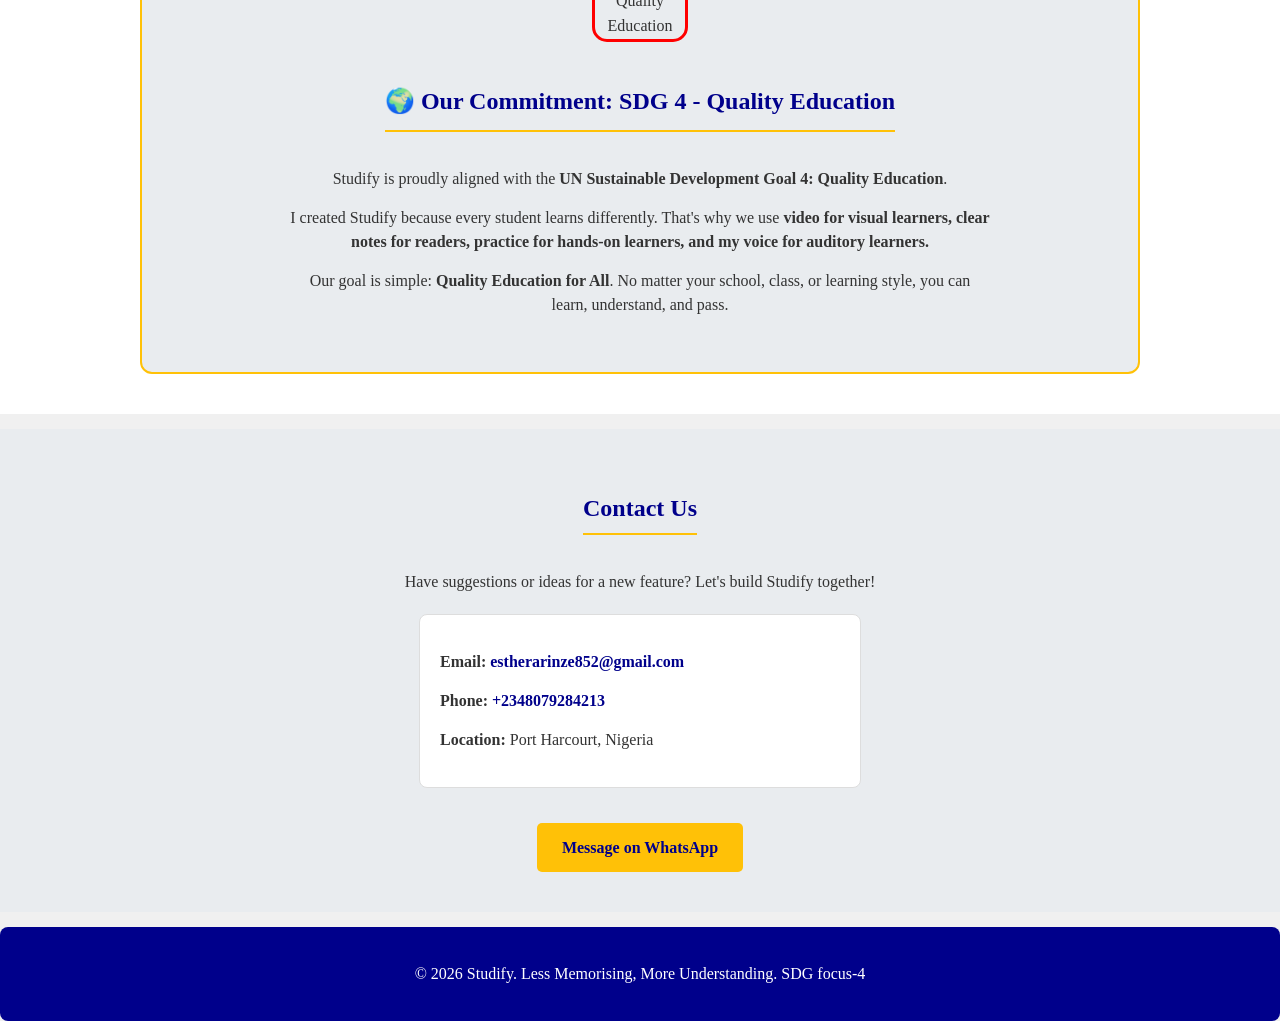
==== commit 3e1aa68d: "Update button text from 'Get Started Free' to 'Get Started'" ====
--- a/index.html
+++ b/index.html
@@ -31,6 +31,7 @@
     <div class="container">
       <h1>Less Memorising, More Understanding</h1>
       <p>Personalized and impactful learning inspired by Montessori methods. Learn by discovery, not by cramming.</p>
+      <a href="#contact" class="btn">Get Started</a>
     </div>
   </section>
 <section class="hero-split">
@@ -38,7 +39,6 @@
     <div class="hero-text">
       <h2>Learn By Doing, Not Cramming</h2>
       <p>Studify uses Montessori methods to help you actually understand WAEC, NECO & JAMB topics. Videos, notes, practice and audio - all made for your learning style.</p>
-      <a href="#contact" class="btn">Get Started Free</a>
     </div>
     <div class="hero-image">
       <img src="students.png" alt="students learning together" class="header-img">
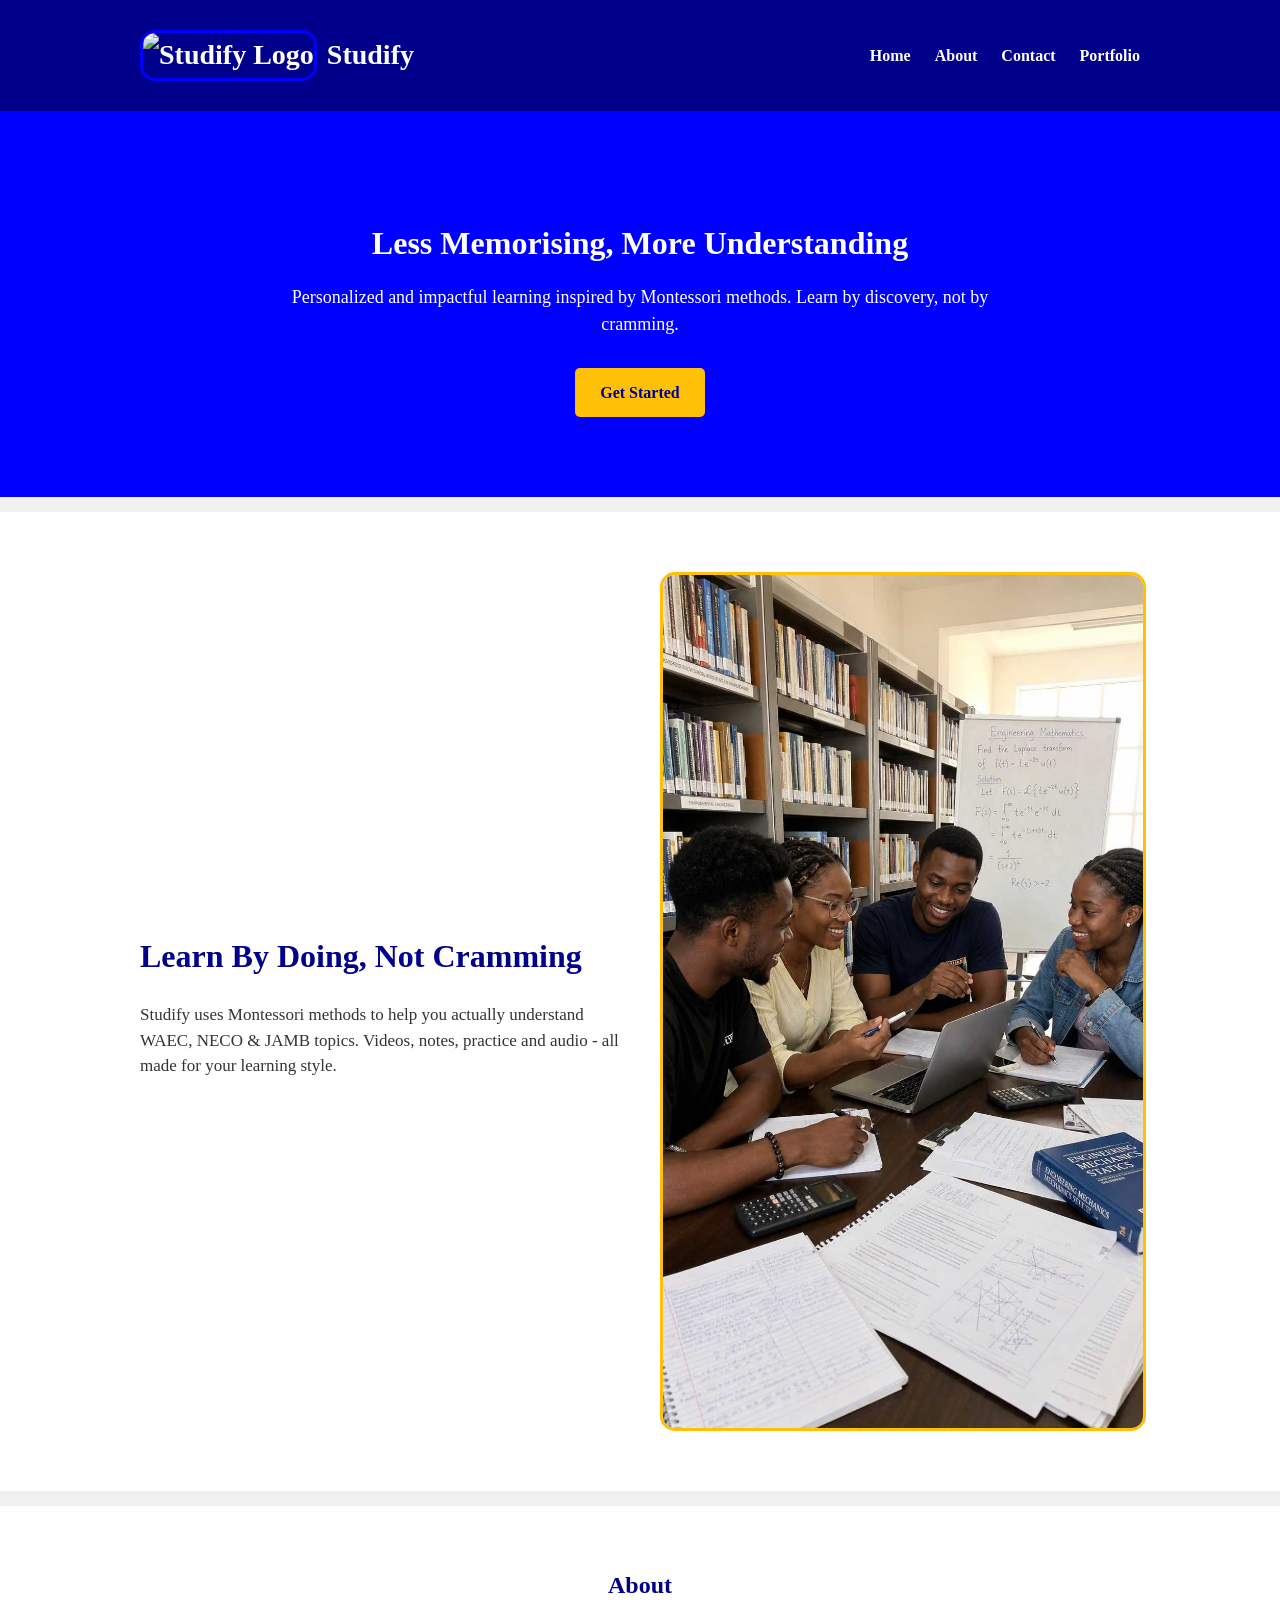
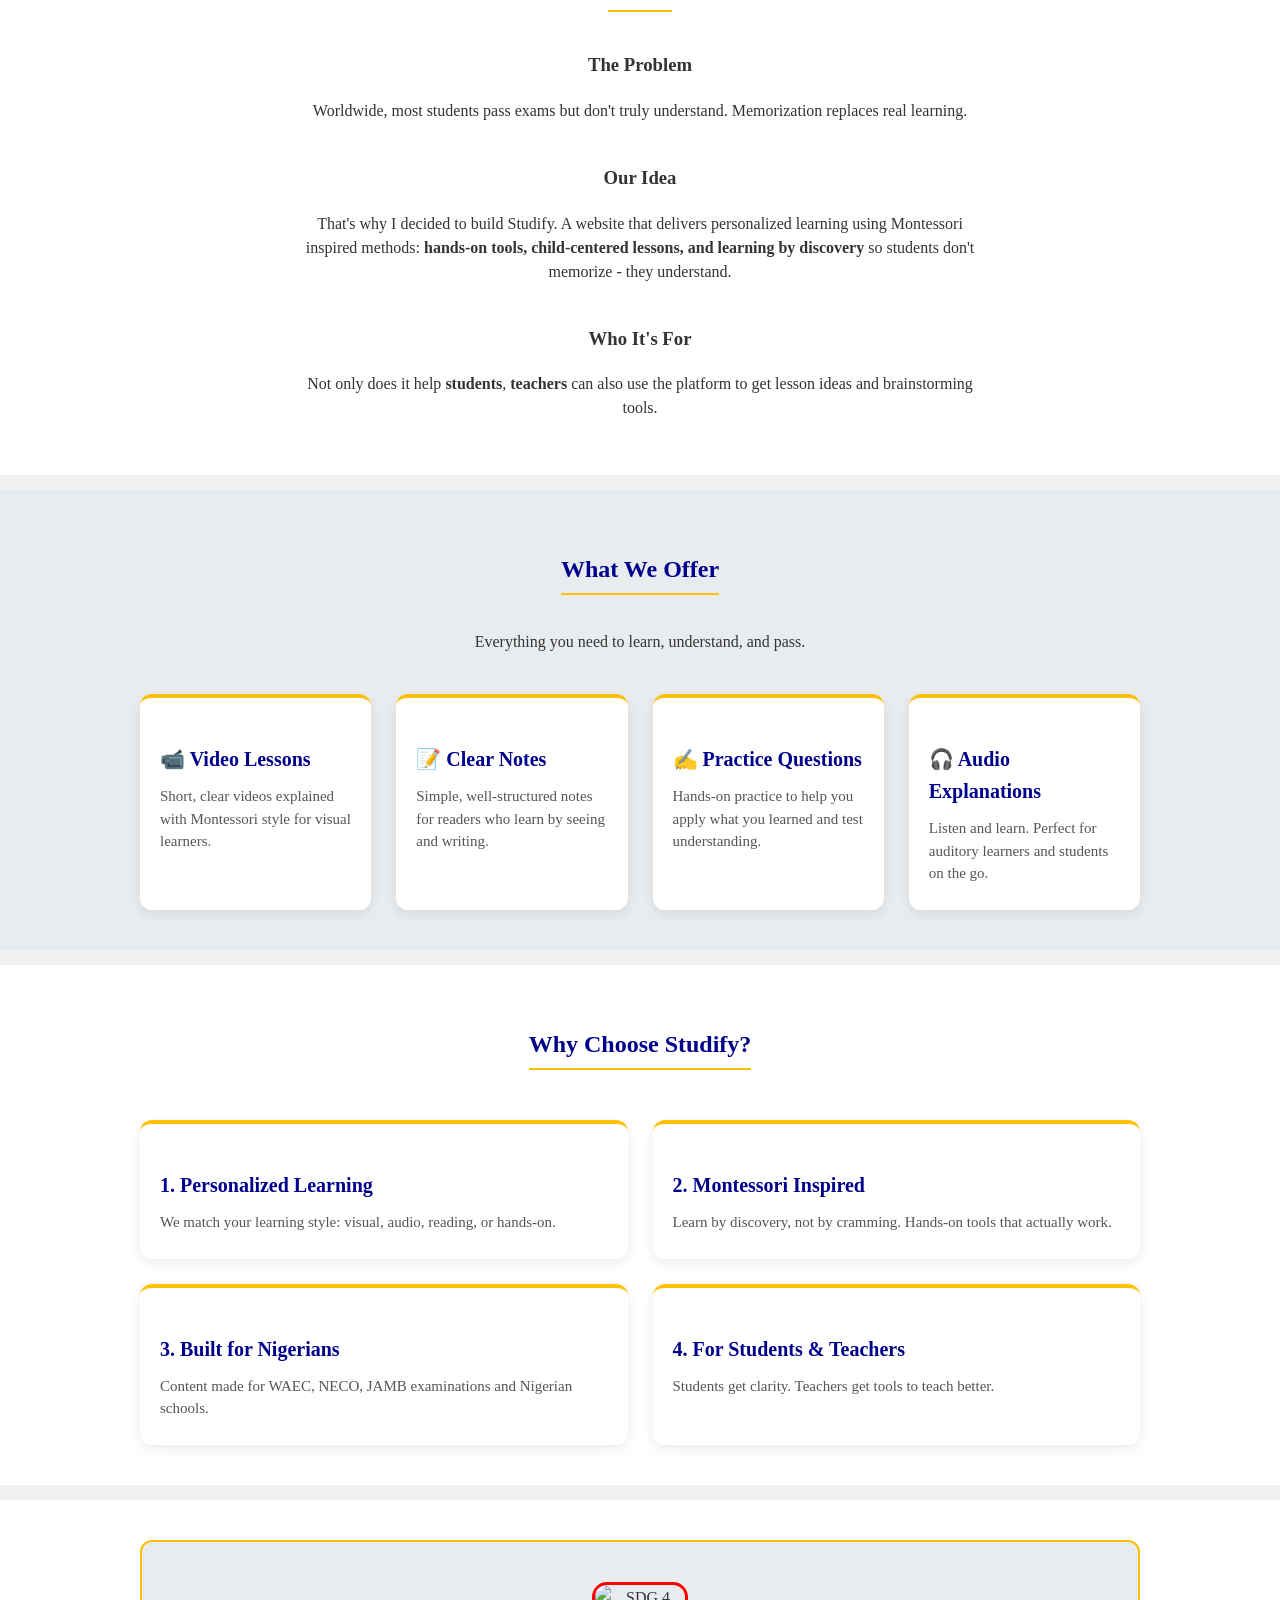
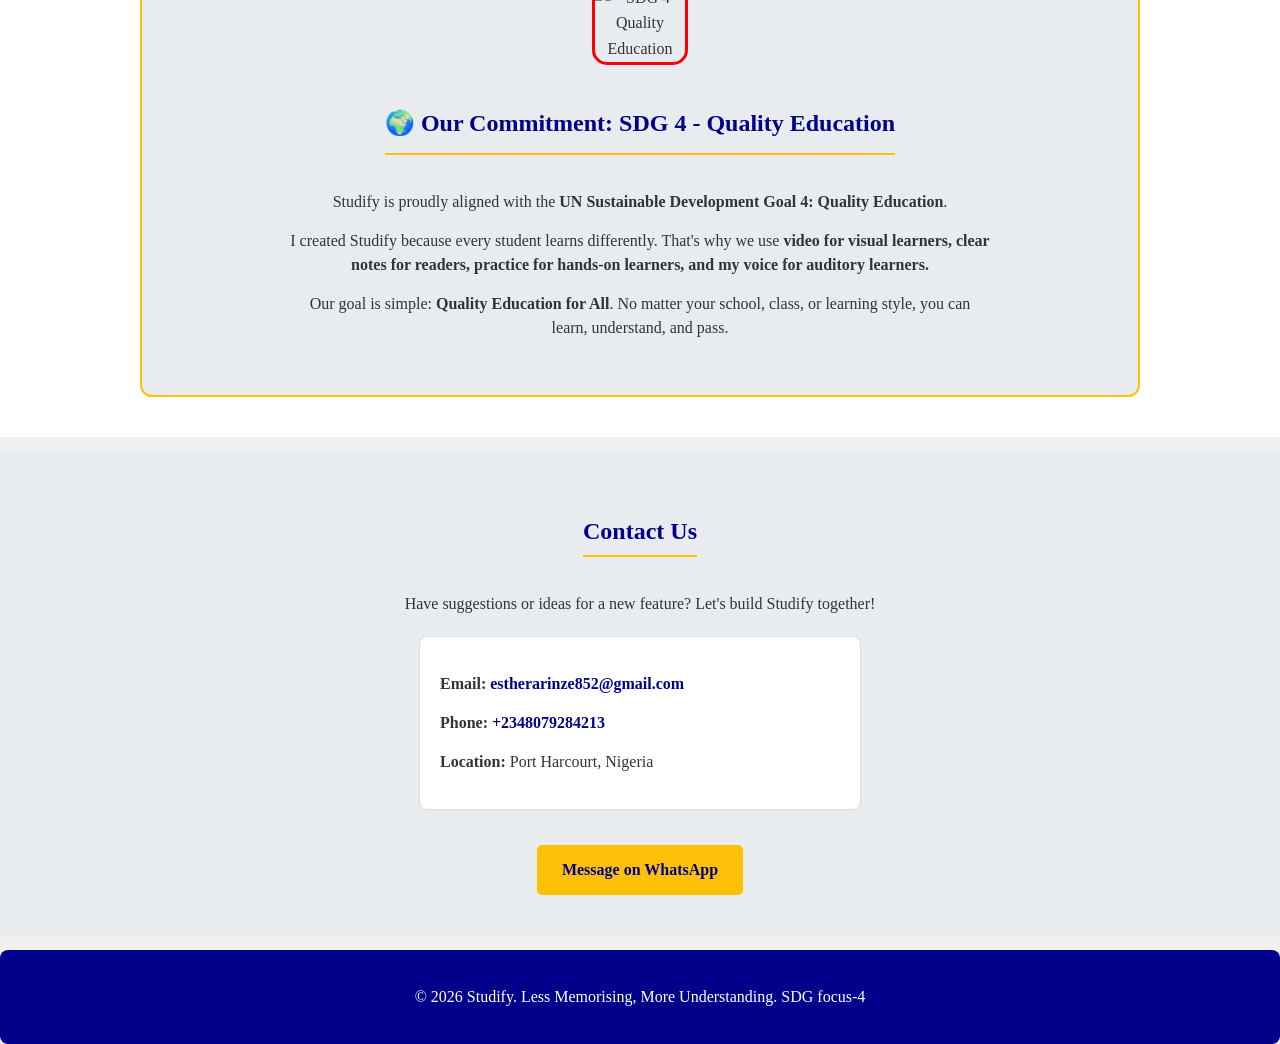
==== commit c475330d: "Update content description for clarity" ====
--- a/index.html
+++ b/index.html
@@ -104,7 +104,7 @@
         </div>
         <div class="why-item">
           <h3>3. Built for Nigerians</h3>
-          <p>Content made for WAEC, NECO, JAMB and Nigerian schools.</p>
+          <p>Content made for WAEC, NECO, JAMB examinations and Nigerian schools.</p>
         </div>
         <div class="why-item">
           <h3>4. For Students & Teachers</h3>
